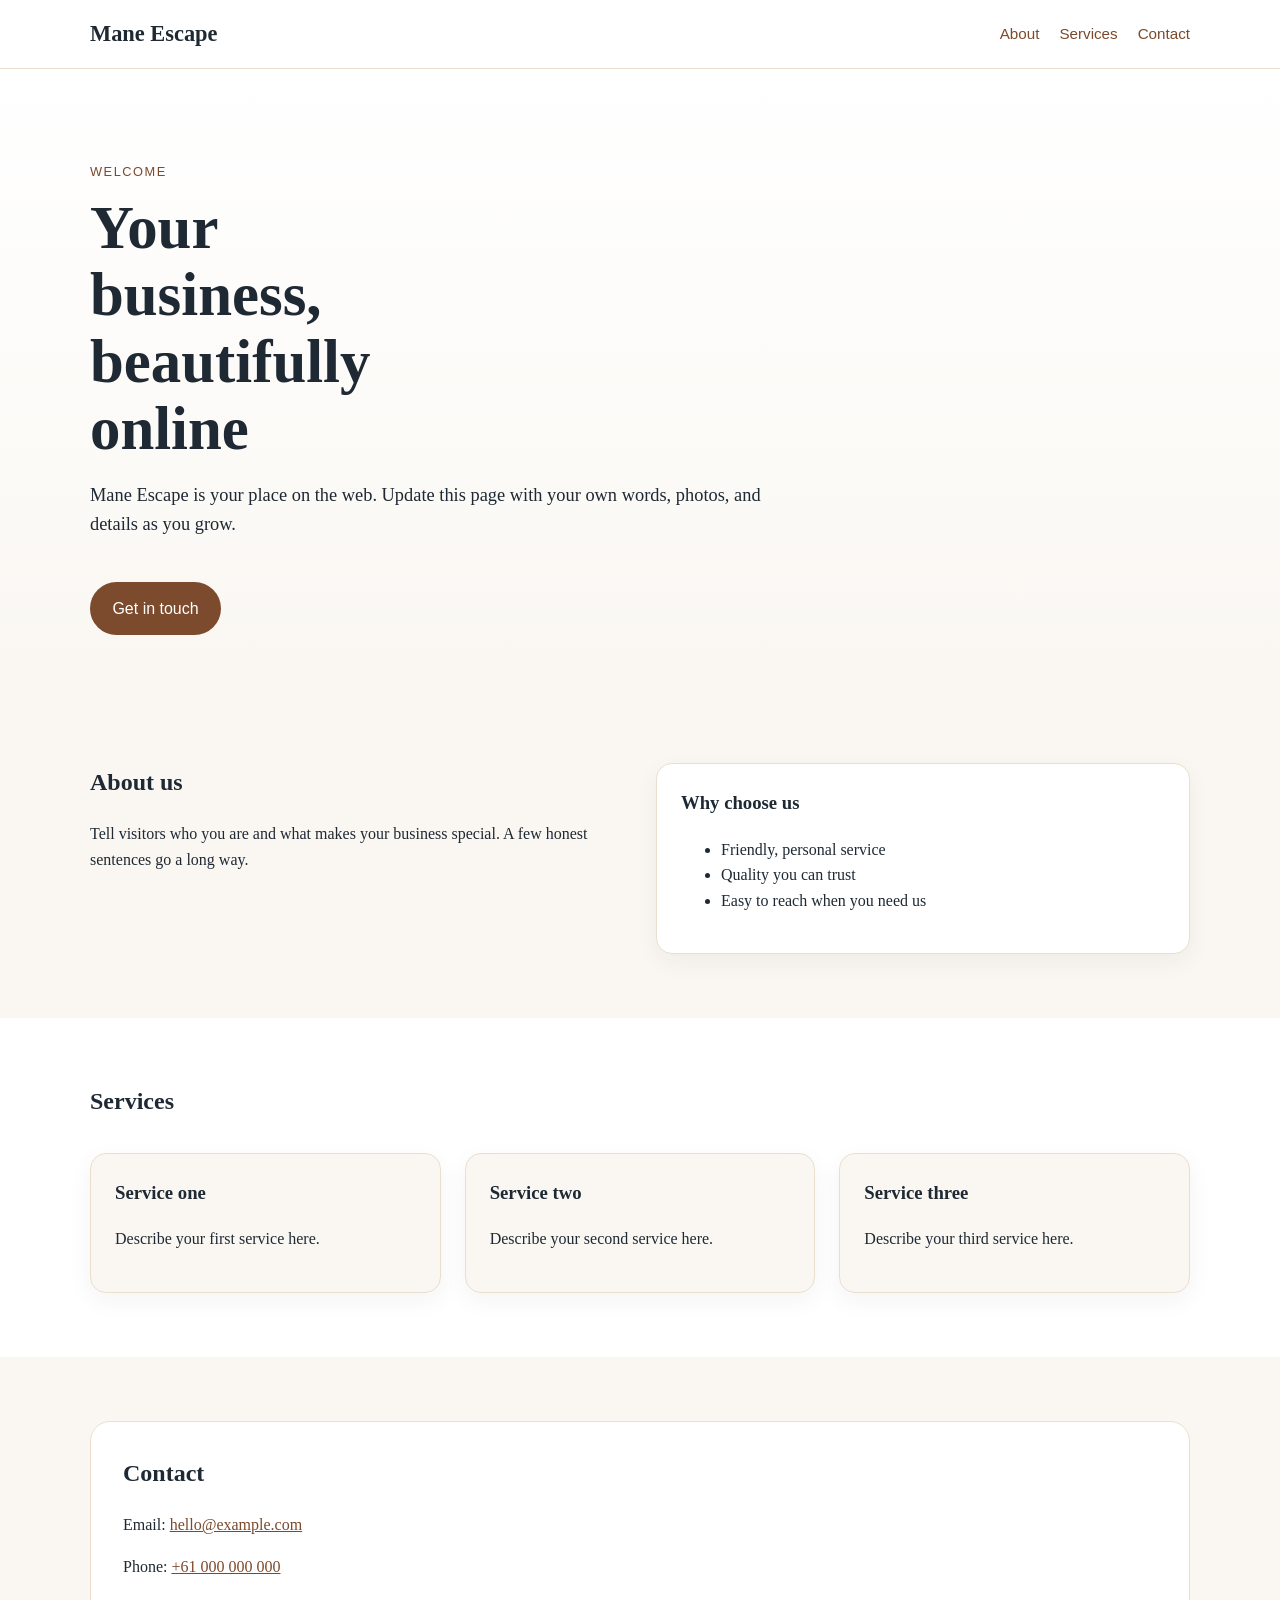
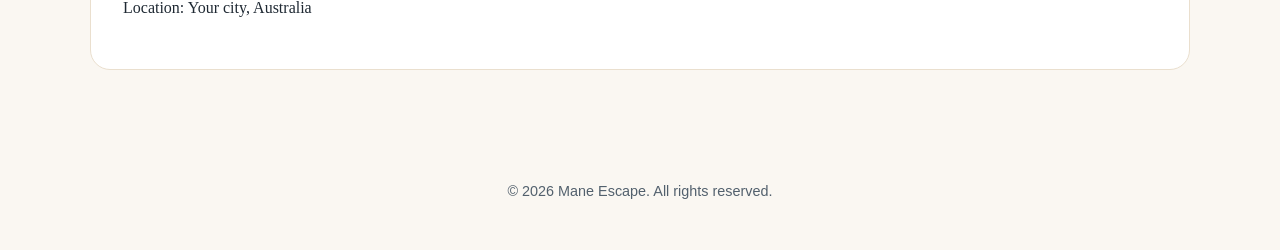
==== index.html @ 634afdb3 "Add starter website. Co-authored-by: Cursor <cursoragent@cursor.com>" ====
<!DOCTYPE html>
<html lang="en">
<head>
  <meta charset="UTF-8">
  <meta name="viewport" content="width=device-width, initial-scale=1.0">
  <title>Mane Escape</title>
  <link rel="stylesheet" href="styles.css">
</head>
<body>
  <header class="site-header">
    <div class="container">
      <a href="#" class="logo">Mane Escape</a>
      <nav>
        <a href="#about">About</a>
        <a href="#services">Services</a>
        <a href="#contact">Contact</a>
      </nav>
    </div>
  </header>

  <main>
    <section class="hero">
      <div class="container">
        <p class="eyebrow">Welcome</p>
        <h1>Your business, beautifully online</h1>
        <p class="lead">
          Mane Escape is your place on the web. Update this page with your own
          words, photos, and details as you grow.
        </p>
        <a class="button" href="#contact">Get in touch</a>
      </div>
    </section>

    <section id="about" class="section">
      <div class="container two-column">
        <div>
          <h2>About us</h2>
          <p>
            Tell visitors who you are and what makes your business special.
            A few honest sentences go a long way.
          </p>
        </div>
        <div class="card">
          <h3>Why choose us</h3>
          <ul>
            <li>Friendly, personal service</li>
            <li>Quality you can trust</li>
            <li>Easy to reach when you need us</li>
          </ul>
        </div>
      </div>
    </section>

    <section id="services" class="section section-alt">
      <div class="container">
        <h2>Services</h2>
        <div class="services-grid">
          <article class="card">
            <h3>Service one</h3>
            <p>Describe your first service here.</p>
          </article>
          <article class="card">
            <h3>Service two</h3>
            <p>Describe your second service here.</p>
          </article>
          <article class="card">
            <h3>Service three</h3>
            <p>Describe your third service here.</p>
          </article>
        </div>
      </div>
    </section>

    <section id="contact" class="section">
      <div class="container contact-box">
        <h2>Contact</h2>
        <p>Email: <a href="mailto:hello@example.com">hello@example.com</a></p>
        <p>Phone: <a href="tel:+61000000000">+61 000 000 000</a></p>
        <p>Location: Your city, Australia</p>
      </div>
    </section>
  </main>

  <footer class="site-footer">
    <div class="container">
      <p>&copy; 2026 Mane Escape. All rights reserved.</p>
    </div>
  </footer>
</body>
</html>
---- styles.css ----
*,
*::before,
*::after {
  box-sizing: border-box;
}

body {
  margin: 0;
  font-family: Georgia, "Times New Roman", serif;
  color: #1f2933;
  background: #faf7f2;
  line-height: 1.6;
}

a {
  color: #7c4a2d;
}

.container {
  width: min(1100px, 92%);
  margin: 0 auto;
}

.site-header {
  background: #fff;
  border-bottom: 1px solid #eadfce;
  position: sticky;
  top: 0;
  z-index: 10;
}

.site-header .container {
  display: flex;
  align-items: center;
  justify-content: space-between;
  padding: 1rem 0;
}

.logo {
  font-size: 1.4rem;
  font-weight: bold;
  text-decoration: none;
  color: #1f2933;
}

nav {
  display: flex;
  gap: 1.25rem;
}

nav a {
  text-decoration: none;
  font-family: Arial, Helvetica, sans-serif;
  font-size: 0.95rem;
}

.hero {
  padding: 5rem 0 4rem;
  background: linear-gradient(180deg, #fff 0%, #faf7f2 100%);
}

.eyebrow {
  text-transform: uppercase;
  letter-spacing: 0.12em;
  font-size: 0.8rem;
  font-family: Arial, Helvetica, sans-serif;
  color: #7c4a2d;
}

.hero h1 {
  font-size: clamp(2.2rem, 5vw, 3.8rem);
  line-height: 1.1;
  margin: 0.5rem 0 1rem;
  max-width: 12ch;
}

.lead {
  font-size: 1.15rem;
  max-width: 42rem;
}

.button {
  display: inline-block;
  margin-top: 1.5rem;
  padding: 0.85rem 1.4rem;
  background: #7c4a2d;
  color: #fff;
  text-decoration: none;
  border-radius: 999px;
  font-family: Arial, Helvetica, sans-serif;
}

.section {
  padding: 4rem 0;
}

.section-alt {
  background: #fff;
}

.two-column {
  display: grid;
  gap: 2rem;
  grid-template-columns: repeat(auto-fit, minmax(260px, 1fr));
  align-items: start;
}

.services-grid {
  display: grid;
  gap: 1.5rem;
  grid-template-columns: repeat(auto-fit, minmax(220px, 1fr));
  margin-top: 2rem;
}

.card {
  background: #fff;
  border: 1px solid #eadfce;
  border-radius: 16px;
  padding: 1.5rem;
  box-shadow: 0 8px 24px rgba(31, 41, 51, 0.05);
}

.section-alt .card {
  background: #faf7f2;
}

.card h3,
h2 {
  margin-top: 0;
}

.contact-box {
  background: #fff;
  border: 1px solid #eadfce;
  border-radius: 20px;
  padding: 2rem;
}

.site-footer {
  padding: 2rem 0;
  text-align: center;
  font-family: Arial, Helvetica, sans-serif;
  font-size: 0.9rem;
  color: #52606d;
}

@media (max-width: 640px) {
  nav {
    gap: 0.75rem;
    font-size: 0.85rem;
  }
}
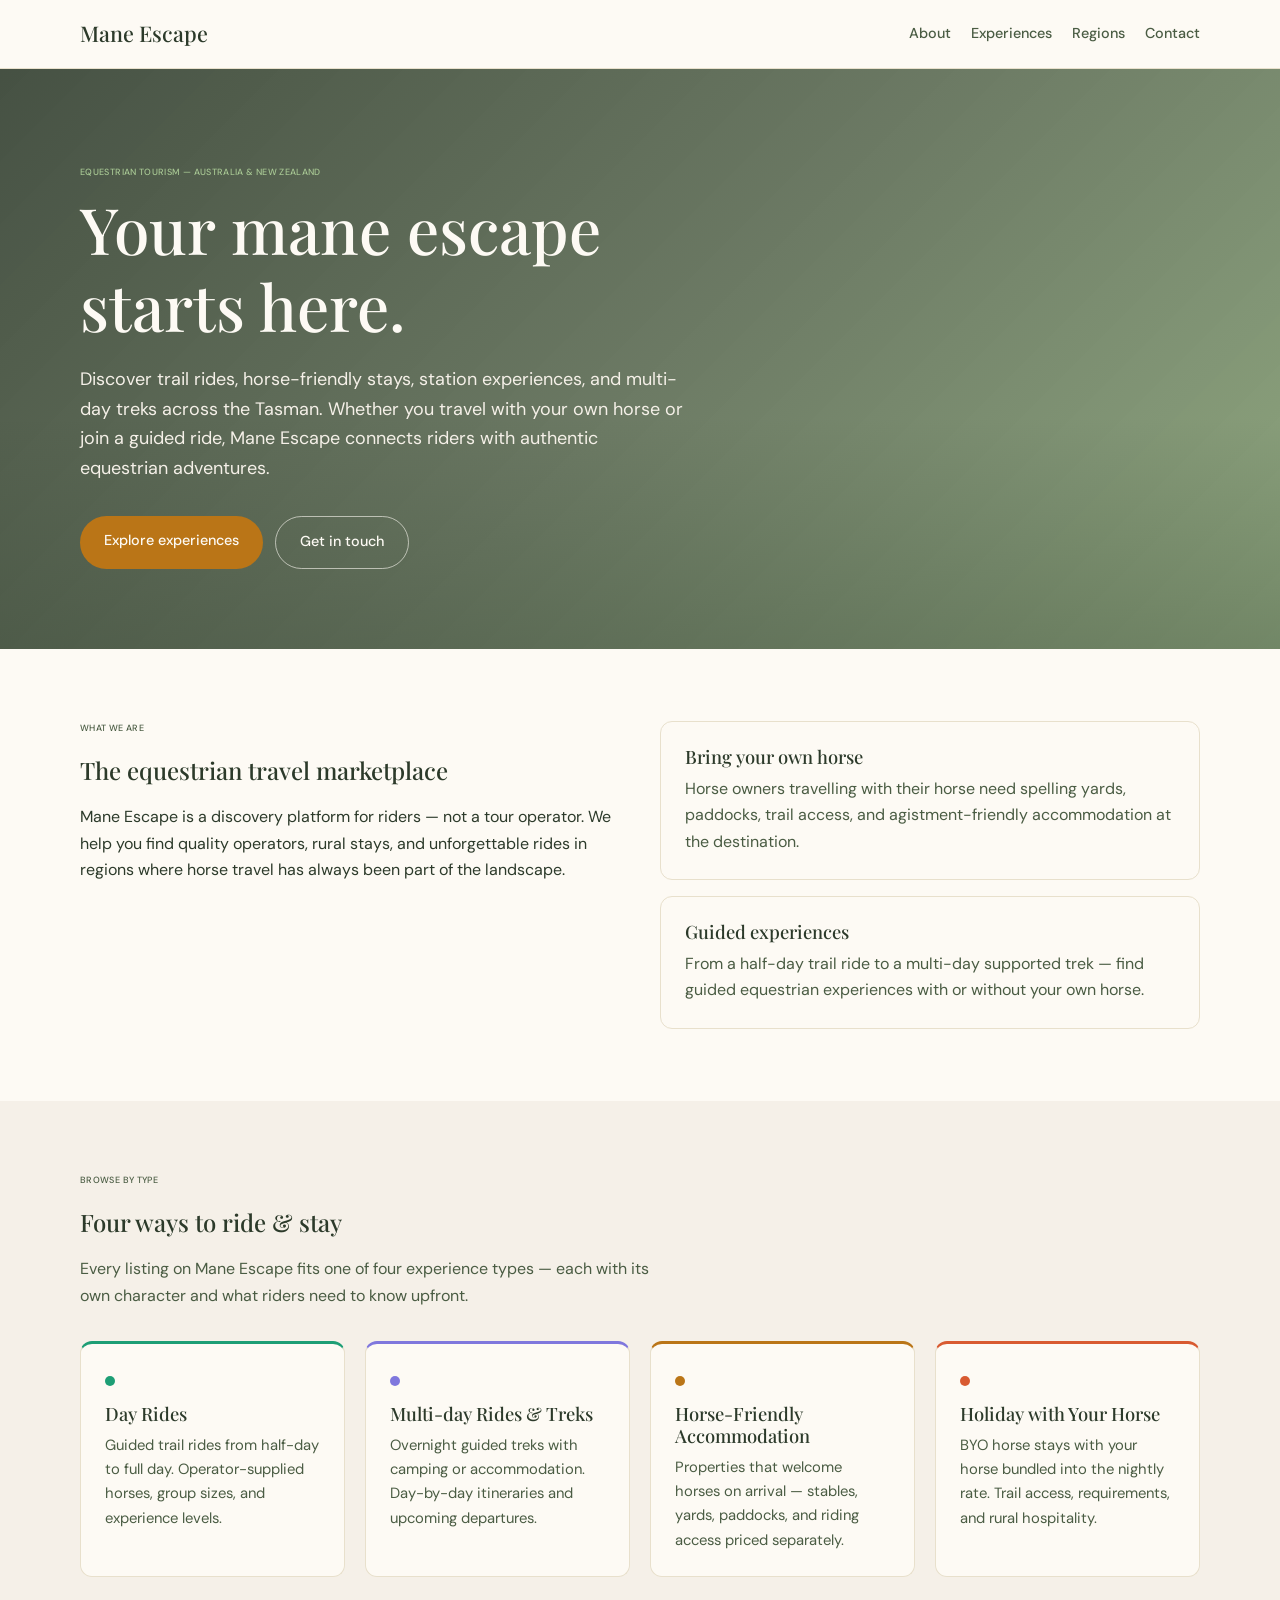
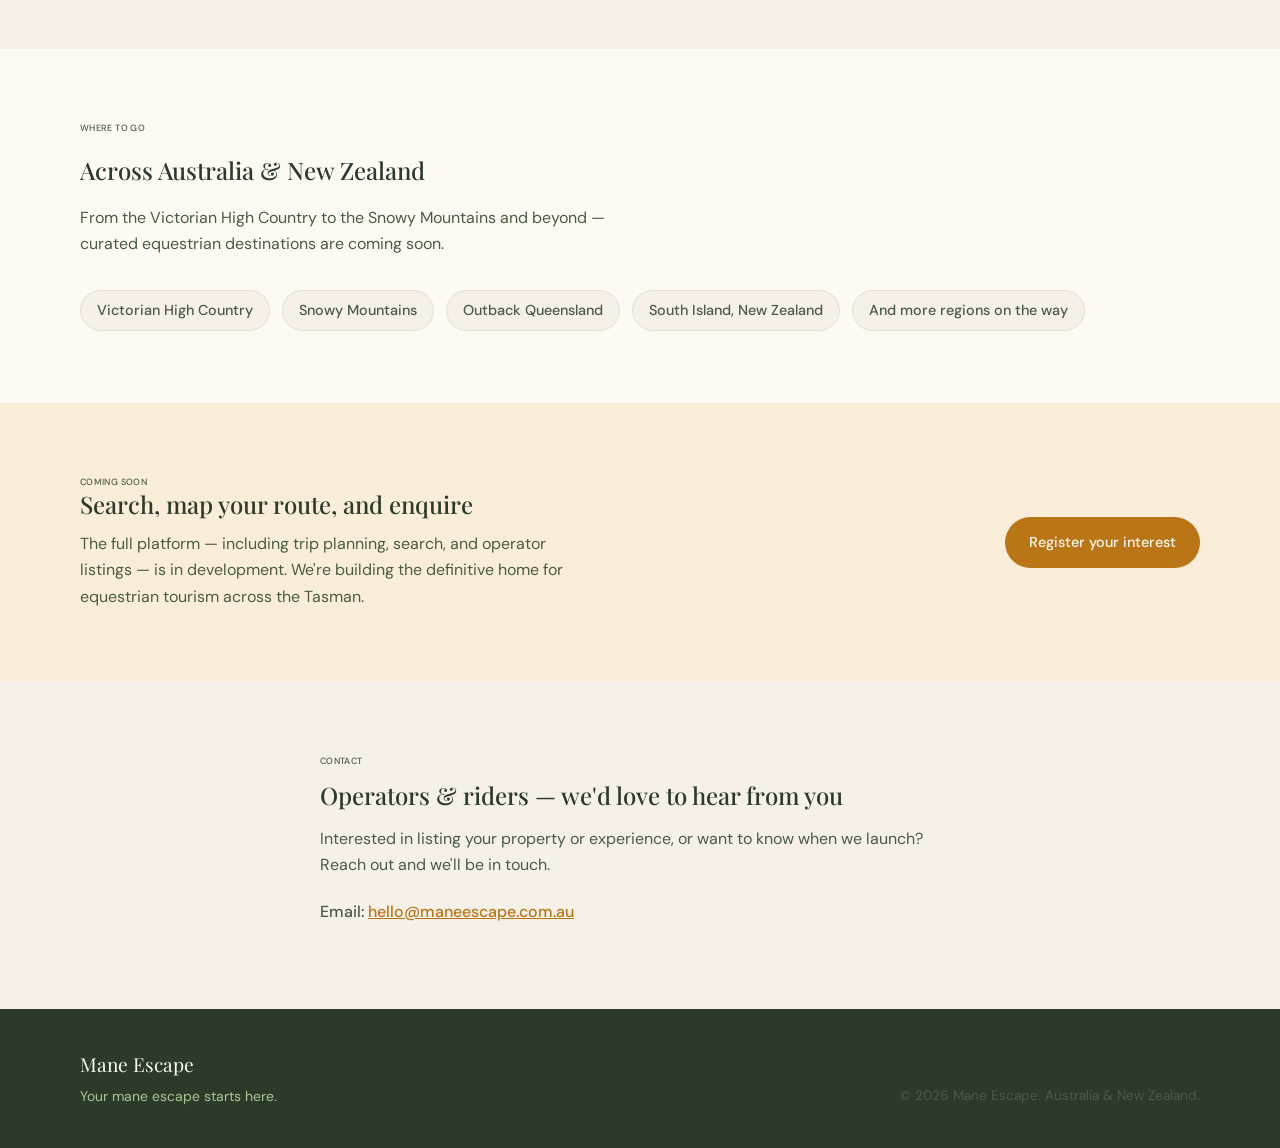
==== commit 79c2b5fe: "Draft 1 Initial draft" ====
--- a/index.html
+++ b/index.html
@@ -3,16 +3,21 @@
 <head>
   <meta charset="UTF-8">
   <meta name="viewport" content="width=device-width, initial-scale=1.0">
-  <title>Mane Escape</title>
+  <meta name="description" content="Mane Escape — Australia's equestrian tourism marketplace. Discover trail rides, horse-friendly accommodation, and BYO horse holidays across Australia and New Zealand.">
+  <title>Mane Escape — Equestrian Tourism, Australia &amp; New Zealand</title>
+  <link rel="preconnect" href="https://fonts.googleapis.com">
+  <link rel="preconnect" href="https://fonts.gstatic.com" crossorigin>
+  <link href="https://fonts.googleapis.com/css2?family=DM+Sans:ital,opsz,wght@0,9..40,400;0,9..40,500;1,9..40,400&family=Playfair+Display:wght@500;600&display=swap" rel="stylesheet">
   <link rel="stylesheet" href="styles.css">
 </head>
 <body>
   <header class="site-header">
-    <div class="container">
+    <div class="container header-inner">
       <a href="#" class="logo">Mane Escape</a>
-      <nav>
+      <nav aria-label="Main navigation">
         <a href="#about">About</a>
-        <a href="#services">Services</a>
+        <a href="#experiences">Experiences</a>
+        <a href="#regions">Regions</a>
         <a href="#contact">Contact</a>
       </nav>
     </div>
@@ -20,70 +25,140 @@
 
   <main>
     <section class="hero">
-      <div class="container">
-        <p class="eyebrow">Welcome</p>
-        <h1>Your business, beautifully online</h1>
+      <div class="hero-overlay"></div>
+      <div class="container hero-content">
+        <p class="section-label">Equestrian tourism — Australia &amp; New Zealand</p>
+        <h1>Your mane escape starts here.</h1>
         <p class="lead">
-          Mane Escape is your place on the web. Update this page with your own
-          words, photos, and details as you grow.
+          Discover trail rides, horse-friendly stays, station experiences, and multi-day
+          treks across the Tasman. Whether you travel with your own horse or join a
+          guided ride, Mane Escape connects riders with authentic equestrian adventures.
         </p>
-        <a class="button" href="#contact">Get in touch</a>
+        <div class="hero-actions">
+          <a class="button button-primary" href="#experiences">Explore experiences</a>
+          <a class="button button-secondary" href="#contact">Get in touch</a>
+        </div>
       </div>
     </section>
 
     <section id="about" class="section">
       <div class="container two-column">
         <div>
-          <h2>About us</h2>
+          <p class="section-label">What we are</p>
+          <h2>The equestrian travel marketplace</h2>
           <p>
-            Tell visitors who you are and what makes your business special.
-            A few honest sentences go a long way.
+            Mane Escape is a discovery platform for riders — not a tour operator.
+            We help you find quality operators, rural stays, and unforgettable rides
+            in regions where horse travel has always been part of the landscape.
           </p>
         </div>
-        <div class="card">
-          <h3>Why choose us</h3>
-          <ul>
-            <li>Friendly, personal service</li>
-            <li>Quality you can trust</li>
-            <li>Easy to reach when you need us</li>
-          </ul>
-        </div>
-      </div>
-    </section>
-
-    <section id="services" class="section section-alt">
-      <div class="container">
-        <h2>Services</h2>
-        <div class="services-grid">
+        <div class="use-cases">
           <article class="card">
-            <h3>Service one</h3>
-            <p>Describe your first service here.</p>
+            <h3>Bring your own horse</h3>
+            <p>
+              Horse owners travelling with their horse need spelling yards, paddocks,
+              trail access, and agistment-friendly accommodation at the destination.
+            </p>
           </article>
           <article class="card">
-            <h3>Service two</h3>
-            <p>Describe your second service here.</p>
-          </article>
-          <article class="card">
-            <h3>Service three</h3>
-            <p>Describe your third service here.</p>
+            <h3>Guided experiences</h3>
+            <p>
+              From a half-day trail ride to a multi-day supported trek — find guided
+              equestrian experiences with or without your own horse.
+            </p>
           </article>
         </div>
       </div>
     </section>
 
-    <section id="contact" class="section">
+    <section id="experiences" class="section section-alt">
+      <div class="container">
+        <p class="section-label">Browse by type</p>
+        <h2>Four ways to ride &amp; stay</h2>
+        <p class="section-intro">
+          Every listing on Mane Escape fits one of four experience types —
+          each with its own character and what riders need to know upfront.
+        </p>
+        <div class="listing-grid">
+          <article class="listing-card listing-card--day">
+            <span class="listing-dot" aria-hidden="true"></span>
+            <h3>Day Rides</h3>
+            <p>Guided trail rides from half-day to full day. Operator-supplied horses, group sizes, and experience levels.</p>
+          </article>
+          <article class="listing-card listing-card--trek">
+            <span class="listing-dot" aria-hidden="true"></span>
+            <h3>Multi-day Rides &amp; Treks</h3>
+            <p>Overnight guided treks with camping or accommodation. Day-by-day itineraries and upcoming departures.</p>
+          </article>
+          <article class="listing-card listing-card--accommodation">
+            <span class="listing-dot" aria-hidden="true"></span>
+            <h3>Horse-Friendly Accommodation</h3>
+            <p>Properties that welcome horses on arrival — stables, yards, paddocks, and riding access priced separately.</p>
+          </article>
+          <article class="listing-card listing-card--byo">
+            <span class="listing-dot" aria-hidden="true"></span>
+            <h3>Holiday with Your Horse</h3>
+            <p>BYO horse stays with your horse bundled into the nightly rate. Trail access, requirements, and rural hospitality.</p>
+          </article>
+        </div>
+      </div>
+    </section>
+
+    <section id="regions" class="section">
+      <div class="container">
+        <p class="section-label">Where to go</p>
+        <h2>Across Australia &amp; New Zealand</h2>
+        <p class="section-intro">
+          From the Victorian High Country to the Snowy Mountains and beyond —
+          curated equestrian destinations are coming soon.
+        </p>
+        <ul class="region-list">
+          <li>Victorian High Country</li>
+          <li>Snowy Mountains</li>
+          <li>Outback Queensland</li>
+          <li>South Island, New Zealand</li>
+          <li>And more regions on the way</li>
+        </ul>
+      </div>
+    </section>
+
+    <section class="section coming-soon">
+      <div class="container coming-soon-inner">
+        <div>
+          <p class="section-label">Coming soon</p>
+          <h2>Search, map your route, and enquire</h2>
+          <p>
+            The full platform — including trip planning, search, and operator listings —
+            is in development. We're building the definitive home for equestrian tourism
+            across the Tasman.
+          </p>
+        </div>
+        <a class="button button-primary" href="#contact">Register your interest</a>
+      </div>
+    </section>
+
+    <section id="contact" class="section section-alt">
       <div class="container contact-box">
-        <h2>Contact</h2>
-        <p>Email: <a href="mailto:hello@example.com">hello@example.com</a></p>
-        <p>Phone: <a href="tel:+61000000000">+61 000 000 000</a></p>
-        <p>Location: Your city, Australia</p>
+        <p class="section-label">Contact</p>
+        <h2>Operators &amp; riders — we'd love to hear from you</h2>
+        <p>
+          Interested in listing your property or experience, or want to know when we launch?
+          Reach out and we'll be in touch.
+        </p>
+        <p class="contact-detail">
+          Email: <a href="mailto:hello@maneescape.com.au">hello@maneescape.com.au</a>
+        </p>
       </div>
     </section>
   </main>
 
   <footer class="site-footer">
-    <div class="container">
-      <p>&copy; 2026 Mane Escape. All rights reserved.</p>
+    <div class="container footer-inner">
+      <div class="footer-brand">
+        <p class="footer-logo">Mane Escape</p>
+        <p class="footer-tagline">Your mane escape starts here.</p>
+      </div>
+      <p class="footer-copy">&copy; 2026 Mane Escape. Australia &amp; New Zealand.</p>
     </div>
   </footer>
 </body>
--- a/styles.css
+++ b/styles.css
@@ -1,3 +1,24 @@
+/* Mane Escape brand tokens */
+:root {
+  --ironbark: #2c3a2a;
+  --ironbark-light: #4a5c43;
+  --gum-leaf: #6b8c5a;
+  --gum-leaf-light: #a8c894;
+  --sandy-clay: #e8e0cc;
+  --sandy-clay-light: #f5f0e8;
+  --cream: #fdfaf4;
+  --wattle: #ba7517;
+  --amber-light: #faeeda;
+
+  --day-rides: #1d9e75;
+  --multi-day: #7f77dd;
+  --accommodation: #ba7517;
+  --byo: #d85a30;
+
+  --font-heading: "Playfair Display", Georgia, serif;
+  --font-body: "DM Sans", system-ui, sans-serif;
+}
+
 *,
 *::before,
 *::after {
@@ -6,30 +27,57 @@
 
 body {
   margin: 0;
-  font-family: Georgia, "Times New Roman", serif;
-  color: #1f2933;
-  background: #faf7f2;
-  line-height: 1.6;
+  font-family: var(--font-body);
+  font-size: 1rem;
+  font-weight: 400;
+  color: var(--ironbark);
+  background: var(--cream);
+  line-height: 1.65;
 }
 
 a {
-  color: #7c4a2d;
+  color: var(--wattle);
+  transition: color 0.15s ease;
+}
+
+a:hover {
+  color: var(--ironbark);
+}
+
+h1,
+h2,
+h3 {
+  font-family: var(--font-heading);
+  font-weight: 500;
+  line-height: 1.2;
+  color: var(--ironbark);
 }
 
 .container {
-  width: min(1100px, 92%);
+  width: min(1120px, 92%);
   margin: 0 auto;
 }
 
+.section-label {
+  margin: 0 0 0.75rem;
+  font-family: var(--font-body);
+  font-size: 9px;
+  font-weight: 500;
+  letter-spacing: 0.04em;
+  text-transform: uppercase;
+  color: var(--ironbark-light);
+}
+
+/* Header */
 .site-header {
-  background: #fff;
-  border-bottom: 1px solid #eadfce;
+  background: var(--cream);
+  border-bottom: 1px solid var(--sandy-clay);
   position: sticky;
   top: 0;
   z-index: 10;
 }
 
-.site-header .container {
+.header-inner {
   display: flex;
   align-items: center;
   justify-content: space-between;
@@ -37,116 +85,331 @@
 }
 
 .logo {
-  font-size: 1.4rem;
-  font-weight: bold;
+  font-family: var(--font-heading);
+  font-size: 1.35rem;
+  font-weight: 500;
   text-decoration: none;
-  color: #1f2933;
+  color: var(--ironbark);
 }
 
 nav {
   display: flex;
+  flex-wrap: wrap;
   gap: 1.25rem;
 }
 
 nav a {
+  font-size: 0.9rem;
+  font-weight: 500;
   text-decoration: none;
-  font-family: Arial, Helvetica, sans-serif;
-  font-size: 0.95rem;
-}
-
+  color: var(--ironbark-light);
+}
+
+nav a:hover {
+  color: var(--gum-leaf);
+}
+
+/* Hero */
 .hero {
-  padding: 5rem 0 4rem;
-  background: linear-gradient(180deg, #fff 0%, #faf7f2 100%);
-}
-
-.eyebrow {
-  text-transform: uppercase;
-  letter-spacing: 0.12em;
-  font-size: 0.8rem;
-  font-family: Arial, Helvetica, sans-serif;
-  color: #7c4a2d;
+  position: relative;
+  padding: 6rem 0 5rem;
+  background:
+    linear-gradient(135deg, rgba(44, 58, 42, 0.88) 0%, rgba(74, 92, 67, 0.82) 50%, rgba(107, 140, 90, 0.75) 100%),
+    url("https://images.unsplash.com/photo-1553284965-83fd3e82fa5f?auto=format&fit=crop&w=1600&q=80") center / cover no-repeat;
+  color: var(--cream);
+}
+
+.hero-overlay {
+  position: absolute;
+  inset: 0;
+  background: linear-gradient(to bottom, transparent 60%, rgba(44, 58, 42, 0.3) 100%);
+  pointer-events: none;
+}
+
+.hero-content {
+  position: relative;
+}
+
+.hero .section-label {
+  color: var(--gum-leaf-light);
 }
 
 .hero h1 {
-  font-size: clamp(2.2rem, 5vw, 3.8rem);
-  line-height: 1.1;
-  margin: 0.5rem 0 1rem;
-  max-width: 12ch;
+  max-width: 14ch;
+  margin: 0 0 1.25rem;
+  font-size: clamp(2.4rem, 5.5vw, 4rem);
+  color: var(--cream);
 }
 
 .lead {
-  font-size: 1.15rem;
-  max-width: 42rem;
+  max-width: 38rem;
+  margin: 0;
+  font-size: 1.125rem;
+  color: var(--sandy-clay-light);
+}
+
+.hero-actions {
+  display: flex;
+  flex-wrap: wrap;
+  gap: 0.75rem;
+  margin-top: 2rem;
 }
 
 .button {
   display: inline-block;
-  margin-top: 1.5rem;
-  padding: 0.85rem 1.4rem;
-  background: #7c4a2d;
-  color: #fff;
+  padding: 0.85rem 1.5rem;
+  font-family: var(--font-body);
+  font-size: 0.9rem;
+  font-weight: 500;
   text-decoration: none;
   border-radius: 999px;
-  font-family: Arial, Helvetica, sans-serif;
-}
-
+  transition: background 0.15s ease, color 0.15s ease, border-color 0.15s ease;
+}
+
+.button-primary {
+  background: var(--wattle);
+  color: var(--cream);
+}
+
+.button-primary:hover {
+  background: #9a6112;
+  color: var(--cream);
+}
+
+.button-secondary {
+  border: 1.5px solid rgba(253, 250, 244, 0.6);
+  color: var(--cream);
+}
+
+.button-secondary:hover {
+  background: rgba(253, 250, 244, 0.12);
+  color: var(--cream);
+}
+
+/* Sections */
 .section {
-  padding: 4rem 0;
+  padding: 4.5rem 0;
 }
 
 .section-alt {
-  background: #fff;
+  background: var(--sandy-clay-light);
+}
+
+.section-intro {
+  max-width: 36rem;
+  margin: 0 0 2rem;
+  color: var(--ironbark-light);
 }
 
 .two-column {
   display: grid;
+  gap: 2.5rem;
+  grid-template-columns: repeat(auto-fit, minmax(280px, 1fr));
+  align-items: start;
+}
+
+.use-cases {
+  display: grid;
+  gap: 1rem;
+}
+
+.card {
+  background: var(--cream);
+  border: 1px solid var(--sandy-clay);
+  border-radius: 12px;
+  padding: 1.5rem;
+}
+
+.card h3 {
+  margin: 0 0 0.5rem;
+  font-size: 1.15rem;
+}
+
+.card p {
+  margin: 0;
+  color: var(--ironbark-light);
+}
+
+/* Listing type cards */
+.listing-grid {
+  display: grid;
+  gap: 1.25rem;
+  grid-template-columns: repeat(auto-fit, minmax(240px, 1fr));
+}
+
+.listing-card {
+  background: var(--cream);
+  border: 1px solid var(--sandy-clay);
+  border-radius: 12px;
+  padding: 1.5rem;
+  border-top: 3px solid transparent;
+}
+
+.listing-card h3 {
+  margin: 0.5rem 0;
+  font-size: 1.15rem;
+}
+
+.listing-card p {
+  margin: 0;
+  font-size: 0.925rem;
+  color: var(--ironbark-light);
+}
+
+.listing-dot {
+  display: inline-block;
+  width: 10px;
+  height: 10px;
+  border-radius: 50%;
+}
+
+.listing-card--day {
+  border-top-color: var(--day-rides);
+}
+
+.listing-card--day .listing-dot {
+  background: var(--day-rides);
+}
+
+.listing-card--trek {
+  border-top-color: var(--multi-day);
+}
+
+.listing-card--trek .listing-dot {
+  background: var(--multi-day);
+}
+
+.listing-card--accommodation {
+  border-top-color: var(--accommodation);
+}
+
+.listing-card--accommodation .listing-dot {
+  background: var(--accommodation);
+}
+
+.listing-card--byo {
+  border-top-color: var(--byo);
+}
+
+.listing-card--byo .listing-dot {
+  background: var(--byo);
+}
+
+/* Regions */
+.region-list {
+  display: flex;
+  flex-wrap: wrap;
+  gap: 0.75rem;
+  margin: 0;
+  padding: 0;
+  list-style: none;
+}
+
+.region-list li {
+  padding: 0.5rem 1rem;
+  font-size: 0.9rem;
+  font-weight: 500;
+  color: var(--ironbark-light);
+  background: var(--sandy-clay-light);
+  border: 1px solid var(--sandy-clay);
+  border-radius: 999px;
+}
+
+/* Coming soon band */
+.coming-soon {
+  background: var(--amber-light);
+}
+
+.coming-soon-inner {
+  display: flex;
+  flex-wrap: wrap;
+  align-items: center;
+  justify-content: space-between;
   gap: 2rem;
-  grid-template-columns: repeat(auto-fit, minmax(260px, 1fr));
-  align-items: start;
-}
-
-.services-grid {
-  display: grid;
+}
+
+.coming-soon-inner h2 {
+  margin: 0 0 0.75rem;
+}
+
+.coming-soon-inner p {
+  max-width: 32rem;
+  margin: 0;
+  color: var(--ironbark-light);
+}
+
+.coming-soon .button-primary {
+  flex-shrink: 0;
+}
+
+/* Contact */
+.contact-box {
+  max-width: 640px;
+}
+
+.contact-box h2 {
+  margin: 0 0 1rem;
+}
+
+.contact-box p {
+  margin: 0 0 0.75rem;
+  color: var(--ironbark-light);
+}
+
+.contact-detail {
+  margin-top: 1.25rem !important;
+  font-weight: 500;
+}
+
+/* Footer */
+.site-footer {
+  padding: 2.5rem 0;
+  background: var(--ironbark);
+  color: var(--sandy-clay);
+}
+
+.footer-inner {
+  display: flex;
+  flex-wrap: wrap;
+  align-items: end;
+  justify-content: space-between;
   gap: 1.5rem;
-  grid-template-columns: repeat(auto-fit, minmax(220px, 1fr));
-  margin-top: 2rem;
-}
-
-.card {
-  background: #fff;
-  border: 1px solid #eadfce;
-  border-radius: 16px;
-  padding: 1.5rem;
-  box-shadow: 0 8px 24px rgba(31, 41, 51, 0.05);
-}
-
-.section-alt .card {
-  background: #faf7f2;
-}
-
-.card h3,
-h2 {
-  margin-top: 0;
-}
-
-.contact-box {
-  background: #fff;
-  border: 1px solid #eadfce;
-  border-radius: 20px;
-  padding: 2rem;
-}
-
-.site-footer {
-  padding: 2rem 0;
-  text-align: center;
-  font-family: Arial, Helvetica, sans-serif;
-  font-size: 0.9rem;
-  color: #52606d;
+}
+
+.footer-logo {
+  margin: 0;
+  font-family: var(--font-heading);
+  font-size: 1.2rem;
+  color: var(--cream);
+}
+
+.footer-tagline {
+  margin: 0.25rem 0 0;
+  font-size: 0.875rem;
+  color: var(--gum-leaf-light);
+}
+
+.footer-copy {
+  margin: 0;
+  font-size: 0.85rem;
+  color: var(--ironbark-light);
 }
 
 @media (max-width: 640px) {
+  .hero {
+    padding: 4.5rem 0 3.5rem;
+  }
+
   nav {
     gap: 0.75rem;
+  }
+
+  nav a {
     font-size: 0.85rem;
   }
-}
+
+  .hero-actions {
+    flex-direction: column;
+    align-items: flex-start;
+  }
+}
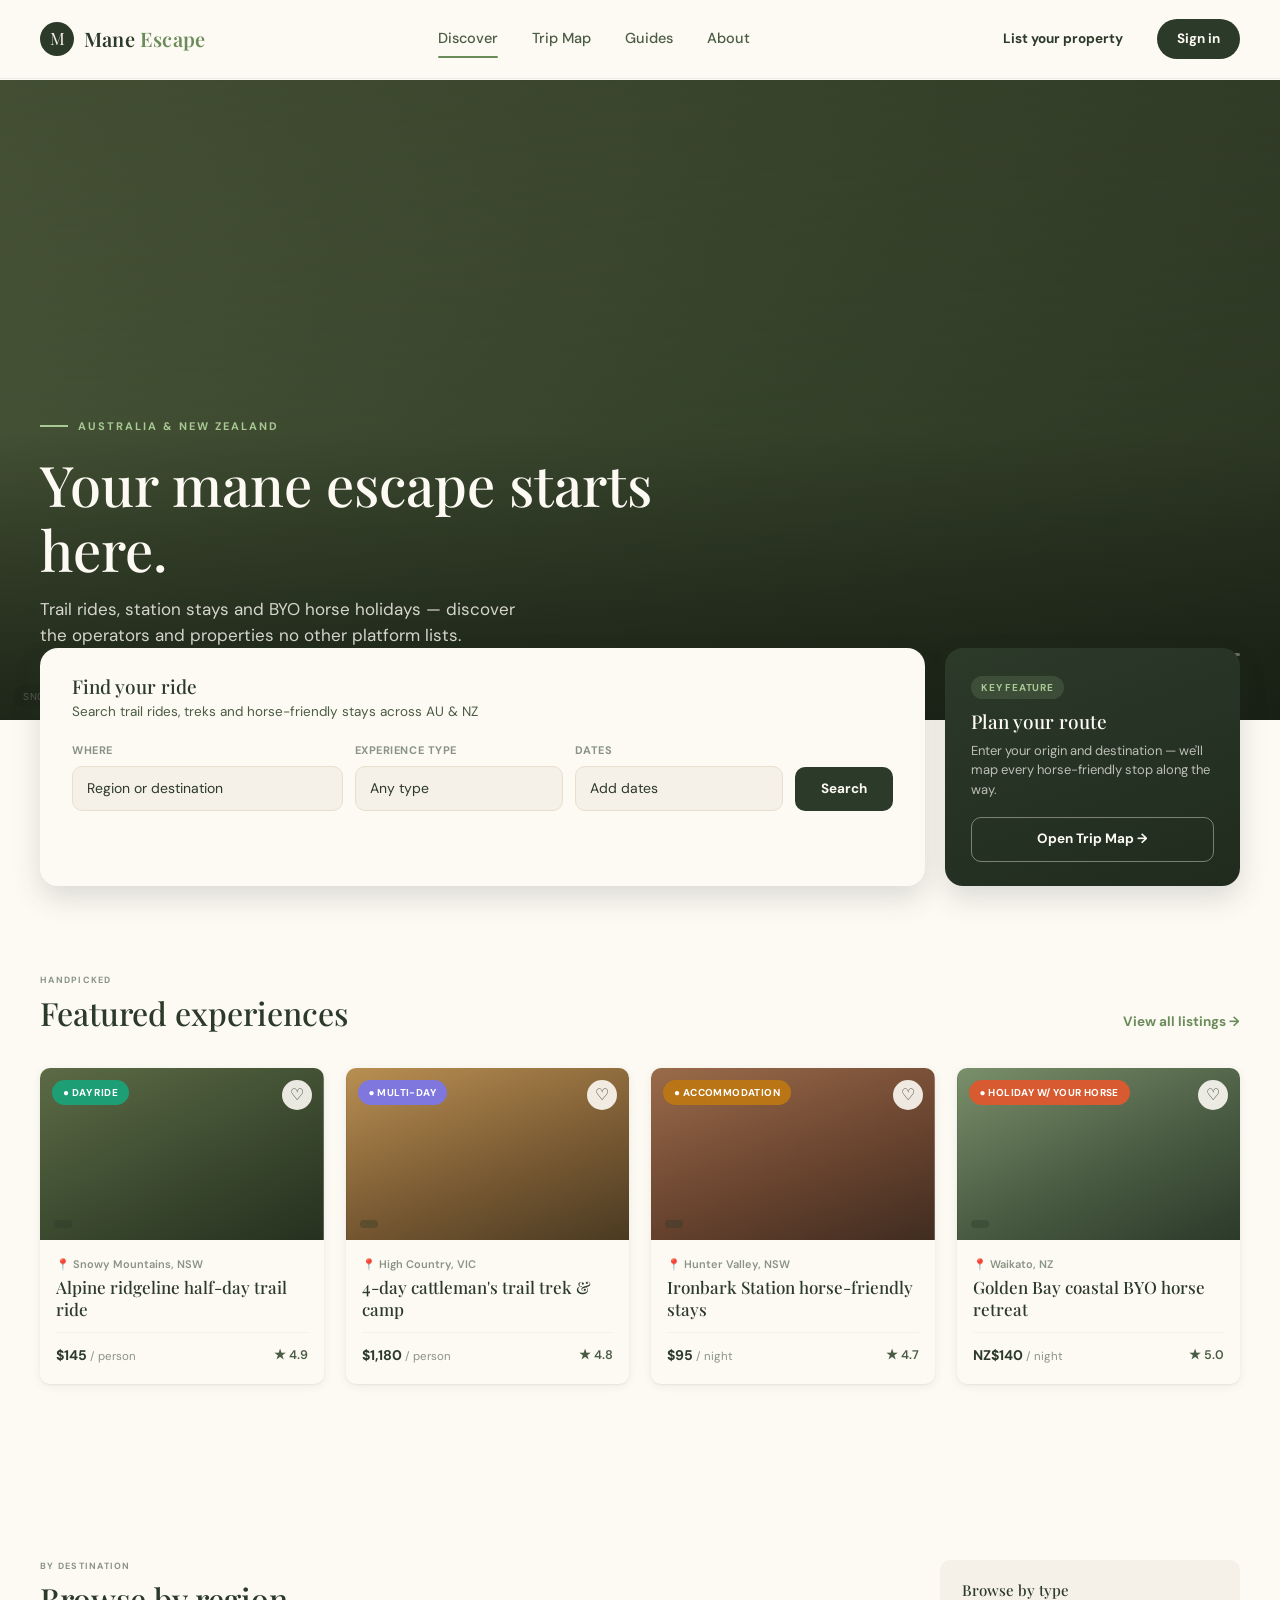
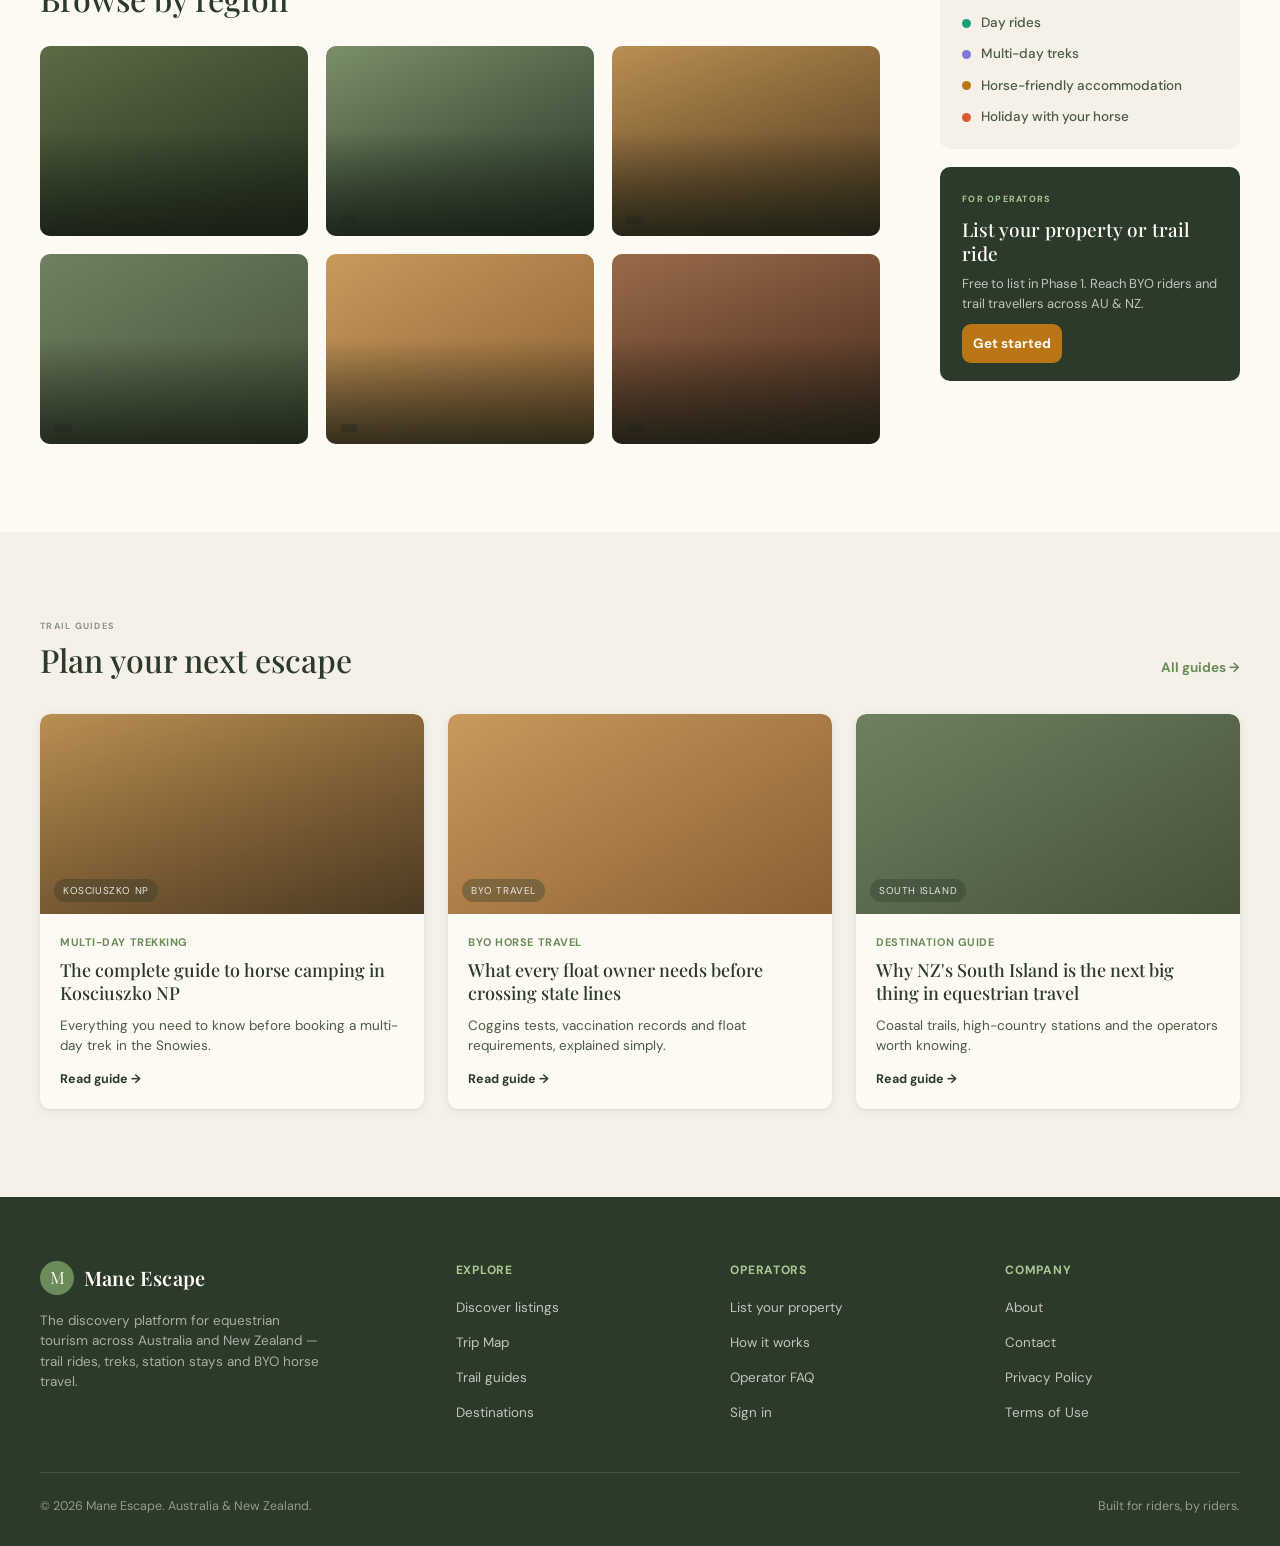
==== commit 8aefb96e: "Rebuild homepage with new full-featured design Replaces the placeholder homepage with the new design" ====
--- a/index.html
+++ b/index.html
@@ -1,165 +1,623 @@
 <!DOCTYPE html>
 <html lang="en">
 <head>
-  <meta charset="UTF-8">
-  <meta name="viewport" content="width=device-width, initial-scale=1.0">
-  <meta name="description" content="Mane Escape — Australia's equestrian tourism marketplace. Discover trail rides, horse-friendly accommodation, and BYO horse holidays across Australia and New Zealand.">
-  <title>Mane Escape — Equestrian Tourism, Australia &amp; New Zealand</title>
-  <link rel="preconnect" href="https://fonts.googleapis.com">
-  <link rel="preconnect" href="https://fonts.gstatic.com" crossorigin>
-  <link href="https://fonts.googleapis.com/css2?family=DM+Sans:ital,opsz,wght@0,9..40,400;0,9..40,500;1,9..40,400&family=Playfair+Display:wght@500;600&display=swap" rel="stylesheet">
-  <link rel="stylesheet" href="styles.css">
+<meta charset="UTF-8">
+<meta name="viewport" content="width=device-width, initial-scale=1.0">
+<meta name="description" content="Mane Escape — Australia's equestrian tourism marketplace. Discover trail rides, horse-friendly accommodation, and BYO horse holidays across Australia and New Zealand.">
+<title>Mane Escape — Homepage</title>
+<link rel="preconnect" href="https://fonts.googleapis.com">
+<link rel="preconnect" href="https://fonts.gstatic.com" crossorigin>
+<link href="https://fonts.googleapis.com/css2?family=Playfair+Display:wght@500;600;700&family=DM+Sans:wght@400;500;700&display=swap" rel="stylesheet">
+<style>
+  :root{
+    --ironbark:#2C3A2A;
+    --ironbark-light:#4A5C43;
+    --gumleaf:#6B8C5A;
+    --gumleaf-light:#A8C894;
+    --sandy-clay:#E8E0CC;
+    --sandy-clay-light:#F5F0E8;
+    --cream:#FDFAF4;
+    --wattle:#BA7517;
+    --amber-light:#FAEEDA;
+
+    --type-day:#1D9E75;
+    --type-multiday:#7F77DD;
+    --type-accom:#BA7517;
+    --type-byo:#D85A30;
+
+    --text-primary: var(--ironbark);
+    --text-secondary: var(--ironbark-light);
+    --text-tertiary: #8A9484;
+
+    --radius-sm: 6px;
+    --radius-md: 10px;
+    --radius-lg: 18px;
+    --shadow-card: 0 2px 10px rgba(44,58,42,0.08), 0 1px 2px rgba(44,58,42,0.06);
+    --shadow-lift: 0 12px 28px rgba(44,58,42,0.16);
+  }
+
+  *{box-sizing:border-box; margin:0; padding:0;}
+  html{scroll-behavior:smooth;}
+  body{
+    font-family:'DM Sans', sans-serif;
+    background: var(--cream);
+    color: var(--text-primary);
+    -webkit-font-smoothing: antialiased;
+    line-height:1.5;
+  }
+  h1,h2,h3,h4{font-family:'Playfair Display', serif; font-weight:500; color:var(--ironbark); line-height:1.15;}
+  a{color:inherit; text-decoration:none;}
+  img,svg{display:block; max-width:100%;}
+  button{font-family:inherit; cursor:pointer; border:none;}
+  ul{list-style:none;}
+
+  .eyebrow{
+    font-size:9px; font-weight:700; letter-spacing:0.14em; text-transform:uppercase;
+    color: var(--text-tertiary);
+  }
+
+  .wrap{ max-width:1320px; margin:0 auto; padding:0 40px; }
+
+  /* photo placeholder plates — stand in for real photography */
+  .plate{
+    position:relative; overflow:hidden; background-size:cover; background-position:center;
+    display:flex; align-items:flex-end;
+  }
+  .plate::after{
+    content: attr(data-caption);
+    position:absolute; left:14px; bottom:12px;
+    font-size:10px; letter-spacing:0.06em; text-transform:uppercase;
+    color:rgba(255,255,255,0.85); background:rgba(44,58,42,0.35);
+    padding:4px 9px; border-radius:20px; backdrop-filter: blur(3px);
+  }
+  .plate.p1{ background-image: linear-gradient(155deg,#5c6b45 0%, #3c4a30 55%, #26301f 100%); }
+  .plate.p2{ background-image: linear-gradient(155deg,#7a8f6a 0%, #4a5c43 55%, #2c3a2a 100%); }
+  .plate.p3{ background-image: linear-gradient(160deg,#b98f52 0%, #7c5c34 55%, #4a3a22 100%); }
+  .plate.p4{ background-image: linear-gradient(160deg,#9a6b4a 0%, #6b4530 55%, #402c20 100%); }
+  .plate.p5{ background-image: linear-gradient(150deg,#6f8062 0%, #445238 100%); }
+  .plate.p6{ background-image: linear-gradient(150deg,#c99a5c 0%, #8a5f34 100%); }
+
+  /* ============ HEADER ============ */
+  header{
+    position:sticky; top:0; z-index:100;
+    background: var(--cream);
+    border-bottom:1px solid rgba(44,58,42,0.08);
+  }
+  .nav-row{
+    display:flex; align-items:center; justify-content:space-between;
+    height:78px;
+  }
+  .logo{ display:flex; align-items:center; gap:10px; }
+  .logo-mark{
+    width:34px; height:34px; border-radius:50%;
+    background: var(--ironbark);
+    display:flex; align-items:center; justify-content:center;
+    color: var(--sandy-clay-light); font-family:'Playfair Display'; font-size:17px;
+  }
+  .logo-text{ font-family:'Playfair Display'; font-size:20px; font-weight:600; letter-spacing:0.01em; }
+  .logo-text span{ color:var(--gumleaf); }
+
+  nav.primary{ display:flex; align-items:center; gap:34px; }
+  nav.primary a{
+    font-size:14.5px; font-weight:500; color:var(--text-secondary);
+    position:relative; padding:6px 0;
+  }
+  nav.primary a:hover{ color:var(--ironbark); }
+  nav.primary a.active::after{
+    content:''; position:absolute; left:0; right:0; bottom:-2px; height:2px; background:var(--gumleaf); border-radius:2px;
+  }
+
+  .nav-actions{ display:flex; align-items:center; gap:14px; }
+  .btn{
+    font-size:13.5px; font-weight:700; padding:10px 20px; border-radius:24px;
+    transition: transform .15s ease, box-shadow .15s ease;
+  }
+  .btn-ghost{ color:var(--ironbark); background:transparent; }
+  .btn-ghost:hover{ background: var(--sandy-clay-light); }
+  .btn-primary{ background: var(--ironbark); color:var(--cream); }
+  .btn-primary:hover{ transform: translateY(-1px); box-shadow: var(--shadow-lift); }
+  .btn-outline{
+    background:transparent; border:1.5px solid var(--ironbark); color:var(--ironbark);
+  }
+
+  /* ============ HERO ============ */
+  .hero{
+    position:relative; height:640px; margin-top:1px; overflow:hidden;
+  }
+  .hero-slides{ position:absolute; inset:0; }
+  .hero-slide{
+    position:absolute; inset:0; opacity:0; transition:opacity 1.4s ease;
+  }
+  .hero-slide.active{ opacity:1; }
+  .hero-slide .plate{ width:100%; height:100%; }
+  .hero-overlay{
+    position:absolute; inset:0;
+    background: linear-gradient(0deg, rgba(20,26,17,0.75) 0%, rgba(20,26,17,0.15) 45%, rgba(20,26,17,0.35) 100%);
+  }
+  .hero-content{
+    position:relative; z-index:2; height:100%;
+    display:flex; flex-direction:column; justify-content:flex-end;
+    padding-bottom:64px;
+  }
+  .hero-eyebrow{
+    color: var(--gumleaf-light); font-size:11px; font-weight:700; letter-spacing:0.18em; text-transform:uppercase;
+    margin-bottom:18px; display:flex; align-items:center; gap:10px;
+  }
+  .hero-eyebrow::before{ content:''; width:28px; height:1.5px; background:var(--gumleaf-light); }
+  .hero-content h1{
+    color:var(--cream); font-size:56px; max-width:680px; margin-bottom:16px; font-weight:500;
+  }
+  .hero-content p{
+    color: rgba(253,250,244,0.82); font-size:17px; max-width:480px; margin-bottom:8px;
+  }
+  .hero-dots{
+    position:absolute; right:40px; bottom:64px; z-index:3;
+    display:flex; gap:8px;
+  }
+  .hero-dot{
+    width:26px; height:3px; border-radius:2px; background:rgba(253,250,244,0.35);
+    cursor:pointer; transition: background .3s ease;
+  }
+  .hero-dot.active{ background:var(--cream); }
+
+  /* ============ SEARCH ROW 75/25 ============ */
+  .search-row{
+    display:grid; grid-template-columns: 3fr 1fr; gap:20px;
+    margin-top:-72px; position:relative; z-index:5;
+  }
+  .search-card{
+    background: var(--cream);
+    border-radius: var(--radius-lg);
+    box-shadow: var(--shadow-lift);
+    padding:28px 32px;
+  }
+  .search-card h3{ font-size:19px; margin-bottom:4px; }
+  .search-card .sub{ font-size:13.5px; color:var(--text-secondary); margin-bottom:20px; }
+  .search-fields{
+    display:grid; grid-template-columns: 1.3fr 1fr 1fr auto; gap:12px; align-items:end;
+  }
+  .field label{
+    display:block; font-size:11px; font-weight:700; text-transform:uppercase; letter-spacing:0.05em;
+    color:var(--text-tertiary); margin-bottom:7px;
+  }
+  .field .control{
+    border:1.5px solid var(--sandy-clay); border-radius:10px; padding:11px 14px;
+    font-size:14px; color:var(--text-primary); background:var(--sandy-clay-light);
+  }
+  .search-fields .btn-primary{ height:44px; padding:0 26px; border-radius:10px; align-self:end; }
+
+  .trip-card{
+    background: linear-gradient(160deg, var(--ironbark) 0%, #202b1e 100%);
+    border-radius: var(--radius-lg);
+    padding:26px 26px 24px;
+    color: var(--cream);
+    display:flex; flex-direction:column; justify-content:space-between;
+    box-shadow: var(--shadow-lift);
+  }
+  .trip-card .badge{
+    display:inline-block; font-size:10px; font-weight:700; letter-spacing:0.08em; text-transform:uppercase;
+    color: var(--gumleaf-light); background:rgba(168,200,148,0.15); padding:4px 10px; border-radius:20px; margin-bottom:12px;
+  }
+  .trip-card h3{ color:var(--cream); font-size:19px; margin-bottom:8px; }
+  .trip-card p{ font-size:13px; color:rgba(253,250,244,0.7); margin-bottom:18px; }
+  .trip-card .btn-outline{ color:var(--cream); border-color:rgba(253,250,244,0.4); width:100%; text-align:center; padding:11px; border-radius:10px; }
+  .trip-card .btn-outline:hover{ background:rgba(253,250,244,0.08); }
+
+  /* ============ SECTION SCAFFOLDING ============ */
+  section{ padding:88px 0; }
+  .section-head{
+    display:flex; align-items:flex-end; justify-content:space-between; margin-bottom:36px;
+  }
+  .section-head h2{ font-size:32px; margin-top:8px; }
+  .section-head .view-all{ font-size:13.5px; font-weight:700; color:var(--gumleaf); display:flex; align-items:center; gap:6px; }
+
+  /* ============ FEATURED LISTINGS ============ */
+  .listing-grid{ display:grid; grid-template-columns: repeat(4, 1fr); gap:22px; }
+  .listing-card{
+    background:var(--cream); border-radius:var(--radius-md); overflow:hidden;
+    box-shadow: var(--shadow-card); transition: transform .18s ease, box-shadow .18s ease;
+  }
+  .listing-card:hover{ transform: translateY(-3px); box-shadow: var(--shadow-lift); }
+  .listing-card .plate{ height:172px; }
+  .type-tag{
+    position:absolute; top:12px; left:12px; z-index:2;
+    font-size:10px; font-weight:700; letter-spacing:0.04em; text-transform:uppercase;
+    padding:5px 11px; border-radius:20px; color:#fff;
+    display:flex; align-items:center; gap:5px;
+  }
+  .type-tag.day{ background: var(--type-day); }
+  .type-tag.multiday{ background: var(--type-multiday); }
+  .type-tag.accom{ background: var(--type-accom); }
+  .type-tag.byo{ background: var(--type-byo); }
+  .fav-btn{
+    position:absolute; top:12px; right:12px; z-index:2;
+    width:30px; height:30px; border-radius:50%; background:rgba(253,250,244,0.9);
+    display:flex; align-items:center; justify-content:center;
+  }
+  .listing-body{ padding:16px 16px 18px; }
+  .listing-region{ font-size:11px; color:var(--text-tertiary); font-weight:600; margin-bottom:5px; display:flex; align-items:center; gap:5px;}
+  .listing-body h4{ font-size:17px; margin-bottom:8px; line-height:1.25; }
+  .listing-meta{ display:flex; align-items:center; justify-content:space-between; margin-top:12px; padding-top:12px; border-top:1px solid var(--sandy-clay-light); }
+  .listing-price{ font-size:14px; font-weight:700; }
+  .listing-price small{ font-weight:400; color:var(--text-tertiary); font-size:11.5px; }
+  .listing-rating{ font-size:12.5px; font-weight:600; color:var(--text-secondary); display:flex; align-items:center; gap:4px; }
+
+  /* ============ REGION + SIDEBAR SPLIT ============ */
+  .region-split{ display:grid; grid-template-columns: 1fr 300px; gap:60px; }
+  .region-grid{ display:grid; grid-template-columns: repeat(3, 1fr); gap:18px; }
+  .region-card{
+    position:relative; border-radius: var(--radius-md); overflow:hidden; height:190px;
+  }
+  .region-card .plate{ width:100%; height:100%; }
+  .region-card::before{
+    content:''; position:absolute; inset:0; background:linear-gradient(0deg, rgba(20,26,17,0.78) 0%, transparent 55%);
+    z-index:1;
+  }
+  .region-card .label{ position:relative; z-index:2; padding:16px; color:var(--cream); }
+  .region-card .label .count{ font-size:11px; color:rgba(253,250,244,0.75); margin-bottom:2px; }
+  .region-card .label h4{ color:var(--cream); font-size:18px; }
+
+  .sidebar-stack{ display:flex; flex-direction:column; gap:18px; }
+  .side-block{
+    background:var(--sandy-clay-light); border-radius:var(--radius-md); padding:22px;
+  }
+  .side-block h4{ font-size:15px; margin-bottom:14px; }
+  .type-list{ display:flex; flex-direction:column; gap:11px; }
+  .type-list li{ display:flex; align-items:center; gap:10px; font-size:13.5px; font-weight:500; color:var(--text-secondary); }
+  .type-dot{ width:9px; height:9px; border-radius:50%; flex-shrink:0; }
+  .type-dot.day{ background:var(--type-day); }
+  .type-dot.multiday{ background:var(--type-multiday); }
+  .type-dot.accom{ background:var(--type-accom); }
+  .type-dot.byo{ background:var(--type-byo); }
+
+  .cta-block{
+    background: var(--ironbark); border-radius:var(--radius-md); padding:26px 22px;
+    color:var(--cream); text-align:left;
+  }
+  .cta-block .eyebrow{ color:var(--gumleaf-light); margin-bottom:10px; }
+  .cta-block h4{ color:var(--cream); font-size:19px; margin-bottom:8px; line-height:1.3; }
+  .cta-block p{ font-size:13px; color:rgba(253,250,244,0.72); margin-bottom:18px; }
+  .cta-block .btn-primary{ background:var(--wattle); width:100%; text-align:center; padding:11px; border-radius:9px; }
+
+  /* ============ TRAIL GUIDES ============ */
+  .guides-band{ background: var(--sandy-clay-light); }
+  .guide-grid{ display:grid; grid-template-columns: repeat(3, 1fr); gap:24px; }
+  .guide-card .plate{ height:200px; border-radius:var(--radius-md) var(--radius-md) 0 0; }
+  .guide-card{ background:var(--cream); border-radius:var(--radius-md); overflow:hidden; box-shadow:var(--shadow-card); }
+  .guide-body{ padding:20px; }
+  .guide-cat{ color:var(--gumleaf); font-size:11px; font-weight:700; text-transform:uppercase; letter-spacing:0.05em; margin-bottom:8px; }
+  .guide-body h4{ font-size:18px; margin-bottom:10px; line-height:1.3; }
+  .guide-body p{ font-size:13.5px; color:var(--text-secondary); }
+  .guide-read{ margin-top:14px; font-size:12.5px; font-weight:700; color:var(--ironbark); }
+
+  /* ============ FOOTER ============ */
+  footer{ background:var(--ironbark); color:rgba(253,250,244,0.75); padding:64px 0 30px; }
+  .footer-grid{ display:grid; grid-template-columns: 1.6fr 1fr 1fr 1fr; gap:40px; margin-bottom:48px; }
+  .footer-brand .logo-text{ color:var(--cream); }
+  .footer-brand p{ font-size:13.5px; margin:16px 0 20px; max-width:280px; color:rgba(253,250,244,0.6); }
+  .footer-col h5{ font-size:12px; letter-spacing:0.06em; text-transform:uppercase; color:var(--gumleaf-light); margin-bottom:16px; font-weight:700; }
+  .footer-col ul{ display:flex; flex-direction:column; gap:11px; }
+  .footer-col a{ font-size:13.5px; color:rgba(253,250,244,0.72); }
+  .footer-col a:hover{ color:var(--cream); }
+  .footer-bottom{
+    border-top:1px solid rgba(253,250,244,0.12); padding-top:24px;
+    display:flex; justify-content:space-between; font-size:12.5px; color:rgba(253,250,244,0.5);
+  }
+
+  @media (max-width: 1080px){
+    .listing-grid{ grid-template-columns: repeat(2,1fr); }
+    .region-split{ grid-template-columns:1fr; }
+    .search-row{ grid-template-columns:1fr; }
+  }
+</style>
 </head>
 <body>
-  <header class="site-header">
-    <div class="container header-inner">
-      <a href="#" class="logo">Mane Escape</a>
-      <nav aria-label="Main navigation">
-        <a href="#about">About</a>
-        <a href="#experiences">Experiences</a>
-        <a href="#regions">Regions</a>
-        <a href="#contact">Contact</a>
-      </nav>
-    </div>
-  </header>
-
-  <main>
-    <section class="hero">
-      <div class="hero-overlay"></div>
-      <div class="container hero-content">
-        <p class="section-label">Equestrian tourism — Australia &amp; New Zealand</p>
-        <h1>Your mane escape starts here.</h1>
-        <p class="lead">
-          Discover trail rides, horse-friendly stays, station experiences, and multi-day
-          treks across the Tasman. Whether you travel with your own horse or join a
-          guided ride, Mane Escape connects riders with authentic equestrian adventures.
-        </p>
-        <div class="hero-actions">
-          <a class="button button-primary" href="#experiences">Explore experiences</a>
-          <a class="button button-secondary" href="#contact">Get in touch</a>
-        </div>
-      </div>
-    </section>
-
-    <section id="about" class="section">
-      <div class="container two-column">
-        <div>
-          <p class="section-label">What we are</p>
-          <h2>The equestrian travel marketplace</h2>
-          <p>
-            Mane Escape is a discovery platform for riders — not a tour operator.
-            We help you find quality operators, rural stays, and unforgettable rides
-            in regions where horse travel has always been part of the landscape.
-          </p>
-        </div>
-        <div class="use-cases">
-          <article class="card">
-            <h3>Bring your own horse</h3>
-            <p>
-              Horse owners travelling with their horse need spelling yards, paddocks,
-              trail access, and agistment-friendly accommodation at the destination.
-            </p>
-          </article>
-          <article class="card">
-            <h3>Guided experiences</h3>
-            <p>
-              From a half-day trail ride to a multi-day supported trek — find guided
-              equestrian experiences with or without your own horse.
-            </p>
-          </article>
-        </div>
-      </div>
-    </section>
-
-    <section id="experiences" class="section section-alt">
-      <div class="container">
-        <p class="section-label">Browse by type</p>
-        <h2>Four ways to ride &amp; stay</h2>
-        <p class="section-intro">
-          Every listing on Mane Escape fits one of four experience types —
-          each with its own character and what riders need to know upfront.
-        </p>
-        <div class="listing-grid">
-          <article class="listing-card listing-card--day">
-            <span class="listing-dot" aria-hidden="true"></span>
-            <h3>Day Rides</h3>
-            <p>Guided trail rides from half-day to full day. Operator-supplied horses, group sizes, and experience levels.</p>
-          </article>
-          <article class="listing-card listing-card--trek">
-            <span class="listing-dot" aria-hidden="true"></span>
-            <h3>Multi-day Rides &amp; Treks</h3>
-            <p>Overnight guided treks with camping or accommodation. Day-by-day itineraries and upcoming departures.</p>
-          </article>
-          <article class="listing-card listing-card--accommodation">
-            <span class="listing-dot" aria-hidden="true"></span>
-            <h3>Horse-Friendly Accommodation</h3>
-            <p>Properties that welcome horses on arrival — stables, yards, paddocks, and riding access priced separately.</p>
-          </article>
-          <article class="listing-card listing-card--byo">
-            <span class="listing-dot" aria-hidden="true"></span>
-            <h3>Holiday with Your Horse</h3>
-            <p>BYO horse stays with your horse bundled into the nightly rate. Trail access, requirements, and rural hospitality.</p>
-          </article>
-        </div>
-      </div>
-    </section>
-
-    <section id="regions" class="section">
-      <div class="container">
-        <p class="section-label">Where to go</p>
-        <h2>Across Australia &amp; New Zealand</h2>
-        <p class="section-intro">
-          From the Victorian High Country to the Snowy Mountains and beyond —
-          curated equestrian destinations are coming soon.
-        </p>
-        <ul class="region-list">
-          <li>Victorian High Country</li>
-          <li>Snowy Mountains</li>
-          <li>Outback Queensland</li>
-          <li>South Island, New Zealand</li>
-          <li>And more regions on the way</li>
+
+<header>
+  <div class="wrap nav-row">
+    <div class="logo">
+      <div class="logo-mark">M</div>
+      <div class="logo-text">Mane <span>Escape</span></div>
+    </div>
+    <nav class="primary">
+      <a href="#" class="active">Discover</a>
+      <a href="#">Trip Map</a>
+      <a href="#">Guides</a>
+      <a href="#">About</a>
+    </nav>
+    <div class="nav-actions">
+      <a href="#" class="btn btn-ghost">List your property</a>
+      <a href="#" class="btn btn-primary">Sign in</a>
+    </div>
+  </div>
+</header>
+
+<section class="hero" style="padding:0;">
+  <div class="hero-slides">
+    <div class="hero-slide active"><div class="plate p1" data-caption="Snowy Mountains, NSW" style="width:100%;height:100%;"></div></div>
+    <div class="hero-slide"><div class="plate p2" data-caption="Victorian High Country" style="width:100%;height:100%;"></div></div>
+    <div class="hero-slide"><div class="plate p3" data-caption="South Island, NZ" style="width:100%;height:100%;"></div></div>
+  </div>
+  <div class="hero-overlay"></div>
+  <div class="wrap hero-content">
+    <div class="hero-eyebrow">Australia &amp; New Zealand</div>
+    <h1>Your mane escape starts here.</h1>
+    <p>Trail rides, station stays and BYO horse holidays — discover the operators and properties no other platform lists.</p>
+  </div>
+  <div class="hero-dots">
+    <div class="hero-dot active"></div>
+    <div class="hero-dot"></div>
+    <div class="hero-dot"></div>
+  </div>
+</section>
+
+<div class="wrap">
+  <div class="search-row">
+    <div class="search-card">
+      <h3>Find your ride</h3>
+      <div class="sub">Search trail rides, treks and horse-friendly stays across AU &amp; NZ</div>
+      <div class="search-fields">
+        <div class="field">
+          <label>Where</label>
+          <div class="control">Region or destination</div>
+        </div>
+        <div class="field">
+          <label>Experience type</label>
+          <div class="control">Any type</div>
+        </div>
+        <div class="field">
+          <label>Dates</label>
+          <div class="control">Add dates</div>
+        </div>
+        <button class="btn btn-primary">Search</button>
+      </div>
+    </div>
+
+    <div class="trip-card">
+      <div>
+        <div class="badge">Key feature</div>
+        <h3>Plan your route</h3>
+        <p>Enter your origin and destination — we'll map every horse-friendly stop along the way.</p>
+      </div>
+      <a href="#" class="btn btn-outline">Open Trip Map →</a>
+    </div>
+  </div>
+</div>
+
+<section>
+  <div class="wrap">
+    <div class="section-head">
+      <div>
+        <div class="eyebrow">Handpicked</div>
+        <h2>Featured experiences</h2>
+      </div>
+      <a href="#" class="view-all">View all listings →</a>
+    </div>
+
+    <div class="listing-grid">
+      <div class="listing-card">
+        <div class="plate p1" style="height:172px; position:relative;">
+          <span class="type-tag day">● Day ride</span>
+          <span class="fav-btn">♡</span>
+        </div>
+        <div class="listing-body">
+          <div class="listing-region">📍 Snowy Mountains, NSW</div>
+          <h4>Alpine ridgeline half-day trail ride</h4>
+          <div class="listing-meta">
+            <div class="listing-price">$145 <small>/ person</small></div>
+            <div class="listing-rating">★ 4.9</div>
+          </div>
+        </div>
+      </div>
+
+      <div class="listing-card">
+        <div class="plate p3" style="height:172px; position:relative;">
+          <span class="type-tag multiday">● Multi-day</span>
+          <span class="fav-btn">♡</span>
+        </div>
+        <div class="listing-body">
+          <div class="listing-region">📍 High Country, VIC</div>
+          <h4>4-day cattleman's trail trek &amp; camp</h4>
+          <div class="listing-meta">
+            <div class="listing-price">$1,180 <small>/ person</small></div>
+            <div class="listing-rating">★ 4.8</div>
+          </div>
+        </div>
+      </div>
+
+      <div class="listing-card">
+        <div class="plate p4" style="height:172px; position:relative;">
+          <span class="type-tag accom">● Accommodation</span>
+          <span class="fav-btn">♡</span>
+        </div>
+        <div class="listing-body">
+          <div class="listing-region">📍 Hunter Valley, NSW</div>
+          <h4>Ironbark Station horse-friendly stays</h4>
+          <div class="listing-meta">
+            <div class="listing-price">$95 <small>/ night</small></div>
+            <div class="listing-rating">★ 4.7</div>
+          </div>
+        </div>
+      </div>
+
+      <div class="listing-card">
+        <div class="plate p2" style="height:172px; position:relative;">
+          <span class="type-tag byo">● Holiday w/ your horse</span>
+          <span class="fav-btn">♡</span>
+        </div>
+        <div class="listing-body">
+          <div class="listing-region">📍 Waikato, NZ</div>
+          <h4>Golden Bay coastal BYO horse retreat</h4>
+          <div class="listing-meta">
+            <div class="listing-price">NZ$140 <small>/ night</small></div>
+            <div class="listing-rating">★ 5.0</div>
+          </div>
+        </div>
+      </div>
+    </div>
+  </div>
+</section>
+
+<section>
+  <div class="wrap">
+    <div class="region-split">
+      <div>
+        <div class="section-head" style="margin-bottom:28px;">
+          <div>
+            <div class="eyebrow">By destination</div>
+            <h2>Browse by region</h2>
+          </div>
+        </div>
+        <div class="region-grid">
+          <div class="region-card">
+            <div class="plate p1"></div>
+            <div class="label"><div class="count">42 listings</div><h4>Snowy Mountains</h4></div>
+          </div>
+          <div class="region-card">
+            <div class="plate p2"></div>
+            <div class="label"><div class="count">31 listings</div><h4>Victorian High Country</h4></div>
+          </div>
+          <div class="region-card">
+            <div class="plate p3"></div>
+            <div class="label"><div class="count">26 listings</div><h4>Queensland Hinterland</h4></div>
+          </div>
+          <div class="region-card">
+            <div class="plate p5"></div>
+            <div class="label"><div class="count">19 listings</div><h4>NZ South Island</h4></div>
+          </div>
+          <div class="region-card">
+            <div class="plate p6"></div>
+            <div class="label"><div class="count">14 listings</div><h4>NZ Northland &amp; Waikato</h4></div>
+          </div>
+          <div class="region-card">
+            <div class="plate p4"></div>
+            <div class="label"><div class="count">22 listings</div><h4>Hunter Valley</h4></div>
+          </div>
+        </div>
+      </div>
+
+      <div class="sidebar-stack">
+        <div class="side-block">
+          <h4>Browse by type</h4>
+          <ul class="type-list">
+            <li><span class="type-dot day"></span> Day rides</li>
+            <li><span class="type-dot multiday"></span> Multi-day treks</li>
+            <li><span class="type-dot accom"></span> Horse-friendly accommodation</li>
+            <li><span class="type-dot byo"></span> Holiday with your horse</li>
+          </ul>
+        </div>
+
+        <div class="cta-block">
+          <div class="eyebrow">For operators</div>
+          <h4>List your property or trail ride</h4>
+          <p>Free to list in Phase 1. Reach BYO riders and trail travellers across AU &amp; NZ.</p>
+          <a href="#" class="btn btn-primary">Get started</a>
+        </div>
+      </div>
+    </div>
+  </div>
+</section>
+
+<section class="guides-band">
+  <div class="wrap">
+    <div class="section-head">
+      <div>
+        <div class="eyebrow">Trail guides</div>
+        <h2>Plan your next escape</h2>
+      </div>
+      <a href="#" class="view-all">All guides →</a>
+    </div>
+    <div class="guide-grid">
+      <div class="guide-card">
+        <div class="plate p3" data-caption="Kosciuszko NP"></div>
+        <div class="guide-body">
+          <div class="guide-cat">Multi-day trekking</div>
+          <h4>The complete guide to horse camping in Kosciuszko NP</h4>
+          <p>Everything you need to know before booking a multi-day trek in the Snowies.</p>
+          <div class="guide-read">Read guide →</div>
+        </div>
+      </div>
+      <div class="guide-card">
+        <div class="plate p6" data-caption="BYO travel"></div>
+        <div class="guide-body">
+          <div class="guide-cat">BYO horse travel</div>
+          <h4>What every float owner needs before crossing state lines</h4>
+          <p>Coggins tests, vaccination records and float requirements, explained simply.</p>
+          <div class="guide-read">Read guide →</div>
+        </div>
+      </div>
+      <div class="guide-card">
+        <div class="plate p5" data-caption="South Island"></div>
+        <div class="guide-body">
+          <div class="guide-cat">Destination guide</div>
+          <h4>Why NZ's South Island is the next big thing in equestrian travel</h4>
+          <p>Coastal trails, high-country stations and the operators worth knowing.</p>
+          <div class="guide-read">Read guide →</div>
+        </div>
+      </div>
+    </div>
+  </div>
+</section>
+
+<footer>
+  <div class="wrap">
+    <div class="footer-grid">
+      <div class="footer-brand">
+        <div class="logo">
+          <div class="logo-mark" style="background:var(--gumleaf);">M</div>
+          <div class="logo-text">Mane Escape</div>
+        </div>
+        <p>The discovery platform for equestrian tourism across Australia and New Zealand — trail rides, treks, station stays and BYO horse travel.</p>
+      </div>
+      <div class="footer-col">
+        <h5>Explore</h5>
+        <ul>
+          <li><a href="#">Discover listings</a></li>
+          <li><a href="#">Trip Map</a></li>
+          <li><a href="#">Trail guides</a></li>
+          <li><a href="#">Destinations</a></li>
         </ul>
       </div>
-    </section>
-
-    <section class="section coming-soon">
-      <div class="container coming-soon-inner">
-        <div>
-          <p class="section-label">Coming soon</p>
-          <h2>Search, map your route, and enquire</h2>
-          <p>
-            The full platform — including trip planning, search, and operator listings —
-            is in development. We're building the definitive home for equestrian tourism
-            across the Tasman.
-          </p>
-        </div>
-        <a class="button button-primary" href="#contact">Register your interest</a>
-      </div>
-    </section>
-
-    <section id="contact" class="section section-alt">
-      <div class="container contact-box">
-        <p class="section-label">Contact</p>
-        <h2>Operators &amp; riders — we'd love to hear from you</h2>
-        <p>
-          Interested in listing your property or experience, or want to know when we launch?
-          Reach out and we'll be in touch.
-        </p>
-        <p class="contact-detail">
-          Email: <a href="mailto:hello@maneescape.com.au">hello@maneescape.com.au</a>
-        </p>
-      </div>
-    </section>
-  </main>
-
-  <footer class="site-footer">
-    <div class="container footer-inner">
-      <div class="footer-brand">
-        <p class="footer-logo">Mane Escape</p>
-        <p class="footer-tagline">Your mane escape starts here.</p>
-      </div>
-      <p class="footer-copy">&copy; 2026 Mane Escape. Australia &amp; New Zealand.</p>
-    </div>
-  </footer>
+      <div class="footer-col">
+        <h5>Operators</h5>
+        <ul>
+          <li><a href="#">List your property</a></li>
+          <li><a href="#">How it works</a></li>
+          <li><a href="#">Operator FAQ</a></li>
+          <li><a href="#">Sign in</a></li>
+        </ul>
+      </div>
+      <div class="footer-col">
+        <h5>Company</h5>
+        <ul>
+          <li><a href="#">About</a></li>
+          <li><a href="#">Contact</a></li>
+          <li><a href="#">Privacy Policy</a></li>
+          <li><a href="#">Terms of Use</a></li>
+        </ul>
+      </div>
+    </div>
+    <div class="footer-bottom">
+      <div>© 2026 Mane Escape. Australia &amp; New Zealand.</div>
+      <div>Built for riders, by riders.</div>
+    </div>
+  </div>
+</footer>
+
+<script>
+  const slides = document.querySelectorAll('.hero-slide');
+  const dots = document.querySelectorAll('.hero-dot');
+  let current = 0;
+  function showSlide(i){
+    slides.forEach(s => s.classList.remove('active'));
+    dots.forEach(d => d.classList.remove('active'));
+    slides[i].classList.add('active');
+    dots[i].classList.add('active');
+    current = i;
+  }
+  dots.forEach((dot, i) => dot.addEventListener('click', () => showSlide(i)));
+  setInterval(() => { showSlide((current + 1) % slides.length); }, 5000);
+</script>
+
 </body>
 </html>
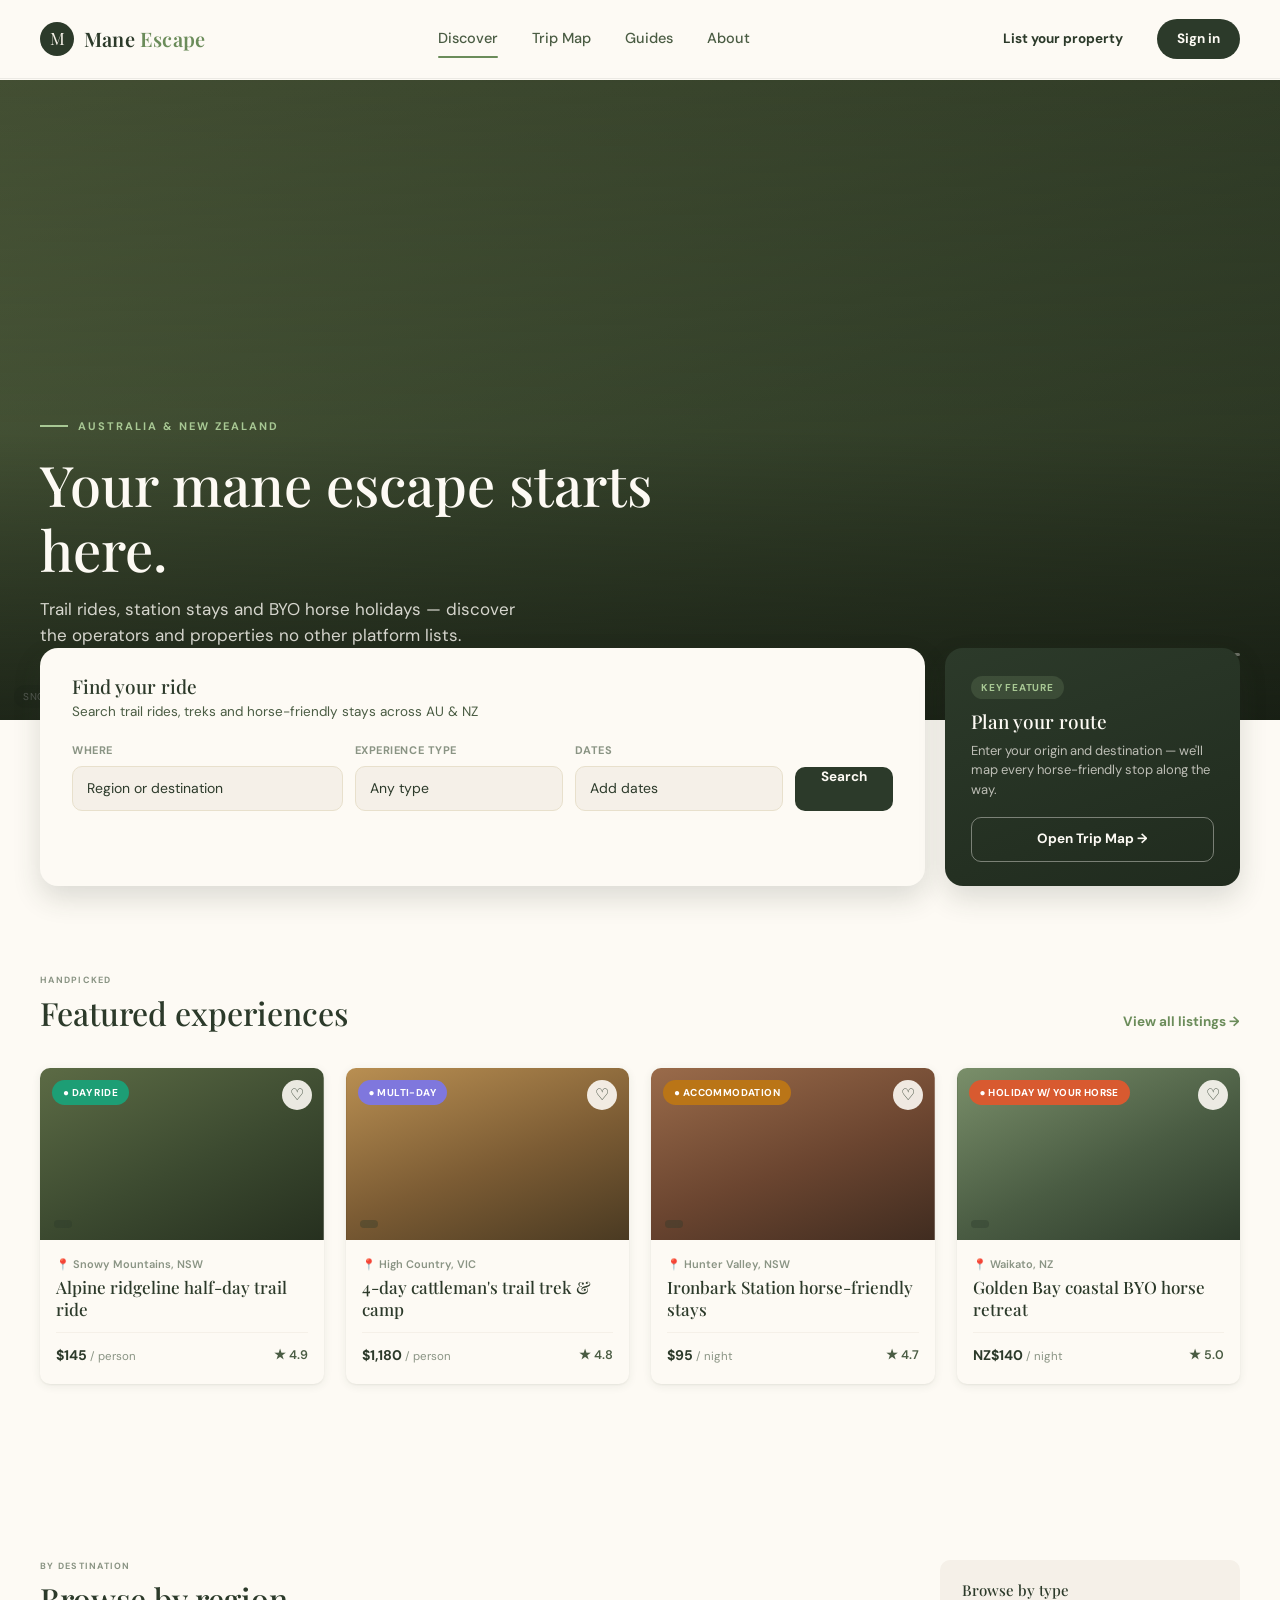
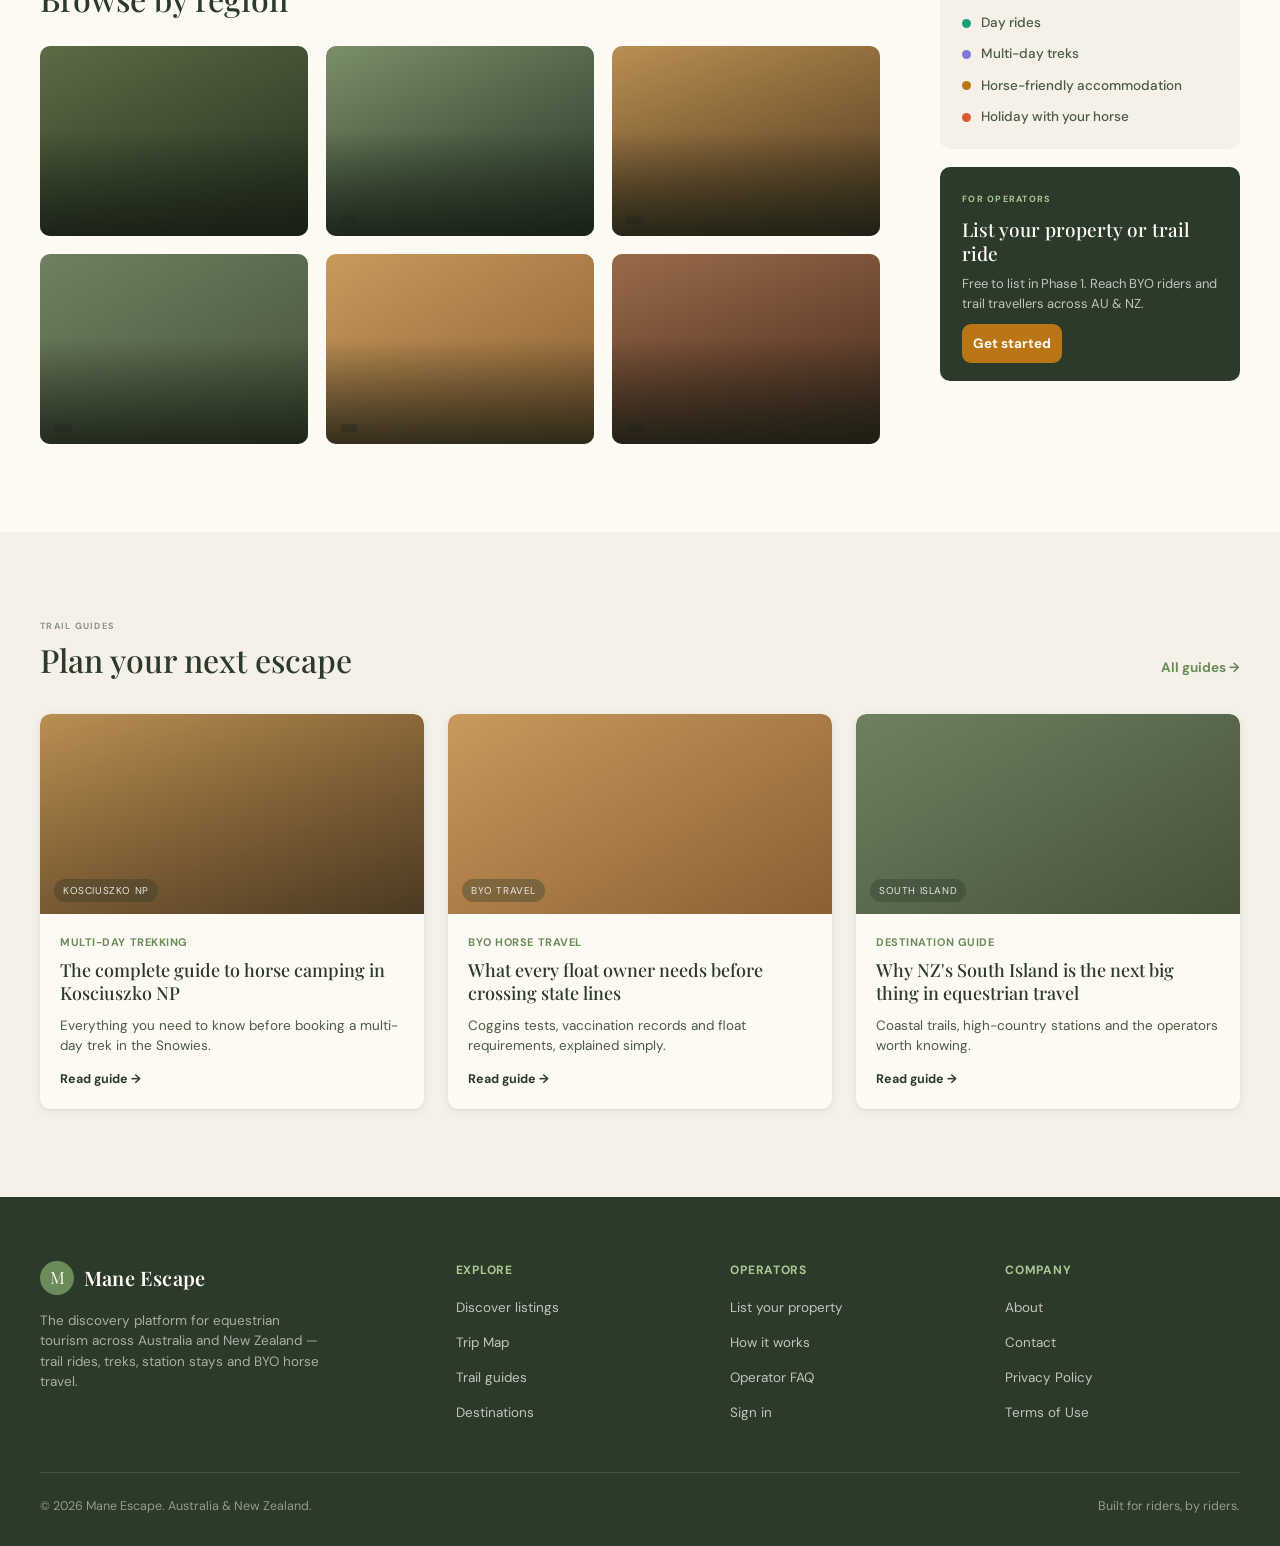
==== commit f73850f8: "Link Search button on homepage to search results page Co-Authored-By: Claude Sonnet 4.6 <noreply@ant" ====
--- a/index.html
+++ b/index.html
@@ -369,7 +369,7 @@
           <label>Dates</label>
           <div class="control">Add dates</div>
         </div>
-        <button class="btn btn-primary">Search</button>
+        <a href="search.html" class="btn btn-primary">Search</a>
       </div>
     </div>
 
